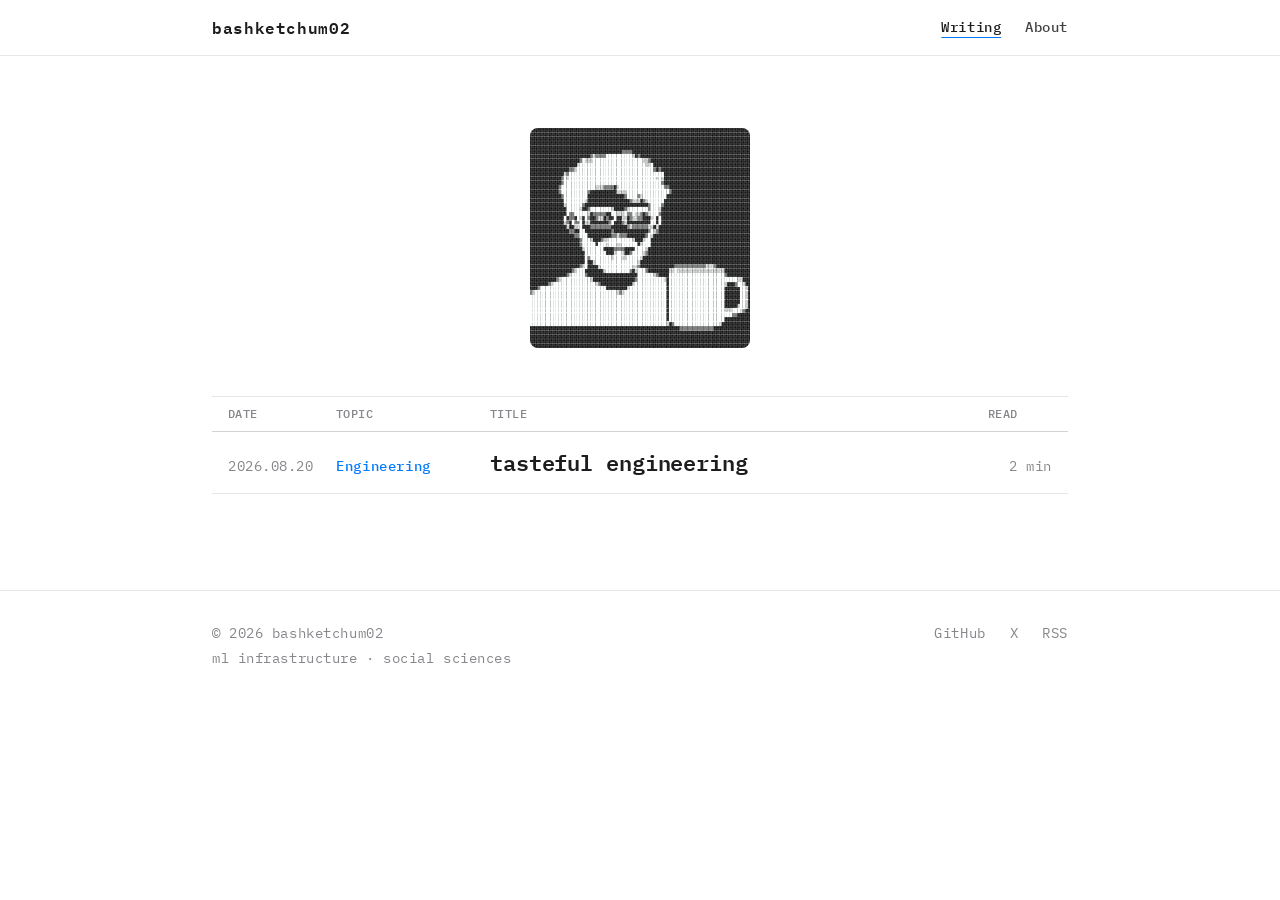
==== index.html @ 7cf272b3 "fix: post" ====
<!DOCTYPE html>
<html lang="en">
<head>
    <meta charset="UTF-8">
    <meta name="viewport" content="width=device-width, initial-scale=1.0">
    <title>bashketchum02</title>
    <meta name="description" content="bashketchum02 builds ML infrastructure and likes social sciences.">
    <link rel="icon" type="image/svg+xml" href="images/intro.svg">
    <link rel="stylesheet" href="css/style.css">
    <link rel="stylesheet" href="css/post.css">
    <link rel="stylesheet" href="css/syntax.css">

    <link rel="preconnect" href="https://fonts.googleapis.com">
    <link rel="preconnect" href="https://fonts.gstatic.com" crossorigin>
    <link href="https://fonts.googleapis.com/css2?family=IBM+Plex+Mono:wght@400;500;600;700&family=IBM+Plex+Sans:wght@400;500;600&display=swap" rel="stylesheet">
</head>
<body>

    <header class="site-header">
        <nav class="nav-container">
            <a href="index.html" class="logo">bashketchum02</a>
            <div class="nav-links">
                <a href="index.html" class="nav-link active">Writing</a>
                <a href="about.html" class="nav-link">About</a>
            </div>
        </nav>
    </header>

    <main class="main-content">
        <section class="home-hero">
            <img src="images/intro.svg" alt="">
        </section>

        <section class="posts-section">
            <div class="directory">
                <div class="directory-head">
                    <span>Date</span>
                    <span>Topic</span>
                    <span>Title</span>
                    <span>Read</span>
                </div>
                
            <a href="posts/coding_art_form.html" class="directory-item">
                <time class="directory-date">2026.08.20</time>
                <span class="directory-category">Engineering</span>
                <span class="directory-title">tasteful engineering</span>
                <span class="directory-read">2 min</span>
            </a>
            </div>
        </section>
    </main>

    <footer class="site-footer">
        <div class="footer-content">
            <div class="footer-left">
                <p class="footer-copyright">&copy; 2026 bashketchum02</p>
                <p class="footer-note">ml infrastructure &middot; social sciences</p>
            </div>
            <div class="footer-links">
                <a href="https://github.com/bashketchum02" class="footer-link">GitHub</a>
                <a href="https://x.com/bashketchum02" class="footer-link">X</a>
                <a href="feed.xml" class="footer-link">RSS</a>
            </div>
        </div>
    </footer>

    <script src="js/main.js"></script>
</body>
</html>
---- css/style.css ----
/* ===== Monospace editorial design system ===== */
:root {
    --bg: #ffffff;
    --surface: #f5f5f7;
    --surface-2: #ebebee;
    --surface-hover: #f0f0f2;
    --fg: #1d1d1f;
    --fg-sec: #424245;
    --fg-mid: #6e6e73;
    --fg-tertiary: #86868b;
    --border: #e5e5ea;
    --border-strong: #d2d2d7;
    --accent: #007aff;
    --accent-soft: rgba(0, 122, 255, 0.08);

    --font-sans: 'IBM Plex Mono', ui-monospace, SFMono-Regular, Menlo, Monaco, Consolas, monospace;
    --font-mono: var(--font-sans);
    --font-serif: 'IBM Plex Sans', system-ui, -apple-system, sans-serif;

    --radius-xs: 4px;
    --radius-md: 8px;

    --text-xs: 0.75rem;
    --text-sm: 0.875rem;
    --text-base: 1rem;
    --text-md: 1.375rem;
    --text-lg: 2.25rem;
    --text-xl: 3.25rem;

    --tracking-xs: 0.04em;
    --tracking-sm: 0.01em;
    --tracking-base: 0.005em;
    --tracking-md: -0.005em;
    --tracking-lg: -0.02em;

    --leading-tight: 1.15;
    --leading-snug: 1.3;
    --leading-base: 1.5;
    --leading-relaxed: 1.7;

    --space-xs: 0.25rem;
    --space-sm: 0.5rem;
    --space-md: 1rem;
    --space-lg: 1.5rem;
    --space-xl: 2rem;
    --space-2xl: 3rem;
    --space-3xl: 4rem;
    --space-4xl: 6rem;

    --max-width: 920px;
    --content-width: 680px;
    --nav-height: 56px;
    --transition-fast: 150ms ease;
    --transition-base: 250ms ease;
}

@media (prefers-color-scheme: dark) {
    :root {
        --bg: #0c0c0e;
        --surface: #161618;
        --surface-2: #1c1c1f;
        --surface-hover: #1d1d20;
        --fg: #ffffff;
        --fg-sec: #c7c7cc;
        --fg-mid: #a1a1a6;
        --fg-tertiary: #86868b;
        --border: #2c2c2e;
        --border-strong: #38383a;
        --accent: #007aff;
        --accent-soft: rgba(0, 122, 255, 0.15);
    }
}

*, *::before, *::after {
    box-sizing: border-box;
    margin: 0;
    padding: 0;
}

html {
    font-size: 16px;
    scroll-behavior: smooth;
    -webkit-font-smoothing: antialiased;
    -moz-osx-font-smoothing: grayscale;
}

body {
    min-height: 100vh;
    font-family: var(--font-sans);
    font-size: var(--text-base);
    line-height: var(--leading-base);
    letter-spacing: var(--tracking-xs);
    color: var(--fg);
    background: var(--bg);
}

a {
    color: inherit;
    text-decoration: none;
}

img {
    display: block;
    max-width: 100%;
    height: auto;
}

::selection {
    color: var(--fg);
    background: var(--accent-soft);
}

.mono {
    font-family: var(--font-mono);
    letter-spacing: var(--tracking-xs);
}

/* ===== Header & Navigation ===== */
.site-header {
    position: sticky;
    top: 0;
    z-index: 100;
    height: var(--nav-height);
    border-bottom: 1px solid var(--border);
    background: color-mix(in srgb, var(--bg) 82%, transparent);
    backdrop-filter: blur(14px);
    -webkit-backdrop-filter: blur(14px);
}

.nav-container {
    max-width: var(--max-width);
    height: 100%;
    margin: 0 auto;
    padding: 0 var(--space-xl);
    display: flex;
    justify-content: space-between;
    align-items: center;
}

.logo {
    display: inline-flex;
    align-items: center;
    gap: var(--space-sm);
    font-family: var(--font-mono);
    font-size: var(--text-base);
    font-weight: 600;
    letter-spacing: var(--tracking-xs);
    transition: color var(--transition-fast);
}

.logo:hover {
    color: var(--accent);
}

.nav-links {
    display: flex;
    align-items: center;
    gap: var(--space-lg);
}

.nav-link {
    font-family: var(--font-mono);
    font-size: var(--text-sm);
    font-weight: 500;
    letter-spacing: var(--tracking-xs);
    color: var(--fg-sec);
    transition: color var(--transition-fast);
}

.nav-link:hover,
.nav-link.active {
    color: var(--fg);
}

.nav-link.active {
    text-decoration: underline;
    text-decoration-color: var(--accent);
    text-underline-offset: 0.35em;
    text-decoration-thickness: 1px;
}

/* ===== Main Content ===== */
.main-content {
    max-width: var(--max-width);
    margin: 0 auto;
    padding: var(--space-2xl) var(--space-xl) var(--space-4xl);
}

/* ===== Homepage hero image ===== */
.home-hero {
    padding: var(--space-lg) 0 var(--space-2xl);
}

.home-hero img {
    width: 220px;
    height: 220px;
    object-fit: cover;
    display: block;
    margin: 0 auto;
    border-radius: var(--radius-md);
}

/* ===== Directory list ===== */
.directory {
    border-top: 1px solid var(--border);
}

.directory-head {
    display: grid;
    grid-template-columns: 84px 130px minmax(0, 1fr) 64px;
    gap: var(--space-lg);
    align-items: baseline;
    padding: var(--space-sm) var(--space-md);
    border-bottom: 1px solid var(--border-strong);
}

.directory-head span {
    font-family: var(--font-mono);
    font-size: var(--text-xs);
    font-weight: 500;
    letter-spacing: var(--tracking-xs);
    text-transform: uppercase;
    color: var(--fg-tertiary);
}

.directory-item {
    display: grid;
    grid-template-columns: 84px 130px minmax(0, 1fr) 64px;
    gap: var(--space-lg);
    align-items: baseline;
    padding: var(--space-md) var(--space-md);
    border-bottom: 1px solid var(--border);
    transition: background var(--transition-fast);
}

.directory-item:hover {
    background: var(--surface-hover);
}

.directory-date,
.directory-read {
    font-family: var(--font-mono);
    font-size: var(--text-sm);
    color: var(--fg-tertiary);
    letter-spacing: var(--tracking-xs);
    white-space: nowrap;
}

.directory-category {
    font-size: var(--text-sm);
    font-weight: 500;
    color: var(--accent);
    text-transform: capitalize;
    white-space: nowrap;
}

.directory-title {
    font-family: var(--font-mono);
    font-size: var(--text-md);
    font-weight: 600;
    letter-spacing: var(--tracking-md);
    line-height: var(--leading-snug);
    color: var(--fg);
    transition: color var(--transition-fast);
}

.directory-item:hover .directory-title {
    color: var(--accent);
}

.directory-read {
    text-align: right;
}

.directory-empty {
    padding: var(--space-2xl) var(--space-md);
    color: var(--fg-tertiary);
    font-size: var(--text-sm);
}

/* ===== Shared Pages ===== */
.page-section,
.about-section {
    max-width: 680px;
    margin: 0 auto;
}

.page-header,
.about-header {
    margin-bottom: var(--space-2xl);
    padding-bottom: var(--space-xl);
    border-bottom: 1px solid var(--border);
}

.page-title,
.about-name {
    font-family: var(--font-mono);
    font-size: var(--text-xl);
    font-weight: 600;
    letter-spacing: var(--tracking-lg);
    line-height: var(--leading-tight);
    margin-bottom: var(--space-md);
}

.page-description,
.about-lead {
    color: var(--fg-sec);
    font-family: var(--font-serif);
    font-size: var(--text-md);
    line-height: var(--leading-base);
    letter-spacing: var(--tracking-md);
}

.about-eyebrow {
    font-family: var(--font-mono);
    font-size: var(--text-xs);
    font-weight: 500;
    letter-spacing: var(--tracking-xs);
    text-transform: uppercase;
    color: var(--accent);
    margin-bottom: var(--space-md);
}

.about-content p {
    font-family: var(--font-serif);
    font-size: var(--text-base);
    line-height: var(--leading-relaxed);
    color: var(--fg-sec);
    margin-bottom: var(--space-lg);
}

.about-content a {
    color: var(--accent);
    text-decoration: underline;
    text-underline-offset: 0.2em;
    text-decoration-thickness: 1px;
}

.about-content a:hover {
    text-decoration-color: transparent;
}

.links-grid {
    display: flex;
    flex-direction: column;
    gap: 0;
    list-style: none;
    margin-top: var(--space-lg);
}

.links-grid a {
    display: flex;
    justify-content: space-between;
    align-items: baseline;
    gap: var(--space-lg);
    padding: var(--space-md) 0;
    border-top: 1px solid var(--border);
    text-decoration: none;
    transition: background var(--transition-fast);
}

.links-grid a:hover {
    background: var(--surface-hover);
}

.link-name {
    font-family: var(--font-mono);
    font-size: var(--text-base);
    font-weight: 600;
    color: var(--fg);
}

.link-desc {
    font-family: var(--font-mono);
    font-size: var(--text-sm);
    color: var(--fg-tertiary);
    letter-spacing: var(--tracking-xs);
}

/* ===== Footer ===== */
.site-footer {
    border-top: 1px solid var(--border);
}

.footer-content {
    max-width: var(--max-width);
    margin: 0 auto;
    padding: var(--space-xl) var(--space-xl);
    display: flex;
    justify-content: space-between;
    align-items: baseline;
    gap: var(--space-xl);
}

.footer-copyright,
.footer-note,
.footer-link {
    font-family: var(--font-mono);
    font-size: var(--text-sm);
    color: var(--fg-tertiary);
    letter-spacing: var(--tracking-xs);
}

.footer-note {
    margin-top: var(--space-xs);
}

.footer-links {
    display: flex;
    gap: var(--space-lg);
}

.footer-link:hover {
    color: var(--accent);
}

/* ===== Responsive Design ===== */
@media (max-width: 700px) {
    .main-content {
        padding-left: var(--space-md);
        padding-right: var(--space-md);
    }

    .nav-container,
    .footer-content {
        padding-left: var(--space-md);
        padding-right: var(--space-md);
    }

    .nav-links {
        gap: var(--space-md);
    }

    .home-hero img {
        width: 180px;
        height: 180px;
    }

    .directory-head,
    .directory-item {
        grid-template-columns: 64px minmax(0, 1fr) auto;
        gap: var(--space-md);
    }

    .directory-category {
        display: none;
    }

    .directory-head .directory-category {
        display: none;
    }

    .links-grid a {
        flex-direction: column;
        align-items: flex-start;
        gap: var(--space-xs);
    }

    .footer-content {
        flex-direction: column;
        gap: var(--space-lg);
    }
}
---- css/post.css ----
/* ===== Post Page Specific Styles ===== */
.post-meta {
    display: flex;
    align-items: center;
    flex-wrap: wrap;
    gap: var(--space-sm) var(--space-lg);
    margin-bottom: var(--space-lg);
}

.post-meta .post-date,
.post-meta .post-category,
.post-meta .post-read {
    font-family: var(--font-mono);
    font-size: var(--text-sm);
    letter-spacing: var(--tracking-xs);
}

.post-meta .post-date {
    color: var(--fg-tertiary);
}

.post-meta .post-category {
    color: var(--accent);
    text-transform: capitalize;
}

.post-meta .post-read {
    color: var(--fg-mid);
}

.post-header {
    max-width: var(--content-width);
    margin: 0 auto var(--space-2xl);
    padding-bottom: var(--space-2xl);
    border-bottom: 1px solid var(--border);
}

.post-header .post-meta {
    margin-bottom: var(--space-lg);
}

.post-header .post-title {
    font-family: var(--font-sans);
    font-size: var(--text-lg);
    font-weight: 450;
    letter-spacing: var(--tracking-lg);
    line-height: var(--leading-snug);
    margin-bottom: var(--space-lg);
}

.post-header .post-excerpt {
    color: var(--fg-sec);
    font-family: var(--font-mono);
    font-size: var(--text-base);
    font-weight: 400;
    line-height: var(--leading-base);
    letter-spacing: var(--tracking-xs);
}

.post-layout {
    max-width: var(--content-width);
    margin: 0 auto;
    position: relative;
}

.post-content {
    max-width: var(--content-width);
    margin: 0 auto;
    width: 100%;
}

.post-content > :first-child {
    margin-top: 0;
}

.post-content h1,
.post-content h2,
.post-content h3,
.post-content h4 {
    font-family: var(--font-sans);
    font-weight: 500;
    letter-spacing: var(--tracking-md);
    line-height: var(--leading-snug);
}

.post-content h1 {
    font-size: var(--text-md);
    margin: var(--space-2xl) 0 var(--space-md);
}

.post-content h2 {
    font-size: var(--text-md);
    margin: var(--space-2xl) 0 var(--space-md);
}

.post-content h3 {
    font-size: var(--text-base);
    margin: var(--space-xl) 0 var(--space-sm);
}

.post-content h4 {
    font-size: var(--text-base);
    font-weight: 600;
    margin: var(--space-lg) 0 var(--space-sm);
}

.post-content h2[id],
.post-content h3[id],
.post-content h4[id] {
    scroll-margin-top: calc(var(--nav-height) + var(--space-lg));
}

.post-content p {
    margin-bottom: var(--space-lg);
    color: var(--fg);
    font-size: 1.075rem;
    line-height: var(--leading-relaxed);
    letter-spacing: var(--tracking-base);
}

.post-content a {
    color: var(--accent);
    text-decoration: underline;
    text-decoration-thickness: 1px;
    text-underline-offset: 0.18em;
}

.post-content a:hover {
    text-decoration-color: transparent;
}

.post-content strong {
    font-weight: 600;
}

.post-content em {
    font-style: italic;
}

.post-content ul,
.post-content ol {
    margin: 0 0 var(--space-lg);
    padding-left: var(--space-xl);
}

.post-content li {
    margin-bottom: var(--space-sm);
    font-size: 1.075rem;
    line-height: var(--leading-relaxed);
}

.post-content li::marker {
    color: var(--accent);
}

.post-content blockquote {
    margin: var(--space-2xl) 0;
    padding: var(--space-sm) 0 var(--space-sm) var(--space-xl);
    border-left: 2px solid var(--accent);
    font-family: var(--font-mono);
    font-style: normal;
    font-weight: 450;
    font-size: var(--text-base);
    line-height: var(--leading-base);
    letter-spacing: var(--tracking-base);
    color: var(--fg-sec);
}

.post-content blockquote p {
    color: inherit;
    font-family: inherit;
    font-size: inherit;
    line-height: inherit;
    margin: 0;
}

.post-content code {
    font-family: var(--font-mono);
    font-size: 0.86em;
}

.post-content p code,
.post-content li code,
.post-content td code {
    border: 1px solid var(--border-strong);
    border-radius: var(--radius-xs);
    background: var(--surface);
    color: var(--fg);
    padding: 0.1em 0.35em;
}

.post-content pre {
    margin: var(--space-xl) 0;
    padding: var(--space-lg) var(--space-xl);
    border: 1px solid var(--border-strong);
    border-radius: var(--radius-md);
    background: #161618;
    color: #edecec;
    overflow-x: auto;
}

@media (prefers-color-scheme: light) {
    .post-content pre {
        background: #161618;
        color: #edecec;
    }
}

.post-content pre code {
    border: 0;
    background: transparent;
    color: inherit;
    font-size: var(--text-sm);
    line-height: 1.7;
    padding: 0;
}

.code-header {
    display: flex;
    justify-content: space-between;
    align-items: center;
    padding: var(--space-sm) var(--space-xl);
    border: 1px solid var(--border-strong);
    border-bottom: 0;
    border-radius: var(--radius-md) var(--radius-md) 0 0;
    background: #161618;
    margin-top: var(--space-xl);
}

.code-header + pre {
    margin-top: 0;
    border-radius: 0 0 var(--radius-md) var(--radius-md);
}

.code-lang,
.code-copy {
    font-family: var(--font-mono);
    font-size: var(--text-xs);
    letter-spacing: var(--tracking-xs);
    color: #edecec80;
}

.code-copy {
    border: 0;
    background: transparent;
    cursor: pointer;
    color: #edecec80;
}

.code-copy:hover {
    color: #edecec;
}

.post-content figure,
.post-content img {
    margin: var(--space-2xl) 0;
}

.post-content img {
    border: 1px solid var(--border);
    border-radius: var(--radius-md);
}

.post-content figure img {
    margin: 0;
}

.post-content figcaption {
    margin-top: var(--space-sm);
    color: var(--fg-tertiary);
    font-family: var(--font-mono);
    font-size: var(--text-xs);
    letter-spacing: var(--tracking-xs);
    text-align: center;
}

.post-content .full-width {
    width: 100vw;
    max-width: none;
    margin-left: calc(50% - 50vw);
    margin-right: calc(50% - 50vw);
    border-left: 0;
    border-right: 0;
    border-radius: 0;
}

.post-content .math-block {
    margin: var(--space-2xl) 0;
    padding: var(--space-lg);
    border: 1px solid var(--border-strong);
    border-radius: var(--radius-md);
    background: var(--surface);
    overflow-x: auto;
    text-align: center;
}

.post-content .math-inline {
    padding: 0 0.12em;
}

.post-content table {
    width: 100%;
    margin: var(--space-2xl) 0;
    border-collapse: collapse;
    font-size: var(--text-sm);
}

.post-content th {
    padding: var(--space-sm) var(--space-md);
    border-bottom: 1px solid var(--border-strong);
    background: var(--surface);
    color: var(--fg-sec);
    font-family: var(--font-mono);
    font-size: var(--text-xs);
    font-weight: 450;
    letter-spacing: var(--tracking-xs);
    text-transform: uppercase;
    text-align: left;
}

.post-content td {
    padding: var(--space-md);
    border-bottom: 1px solid var(--border);
}

.post-content tr:hover {
    background: var(--surface-hover);
}

.post-content hr {
    border: 0;
    height: 1px;
    background: var(--border-strong);
    margin: var(--space-3xl) 0;
}

.post-content .note,
.post-content .warning,
.post-content .info {
    margin: var(--space-2xl) 0;
    padding: var(--space-lg);
    border-left: 2px solid var(--accent);
    background: var(--surface);
    color: var(--fg-sec);
    border-radius: var(--radius-xs);
}

.post-content .note {
    border-left-color: var(--accent);
}

.post-content .info {
    border-left-color: var(--fg-mid);
}

.post-content .post-tags {
    margin-top: var(--space-3xl);
    padding-top: var(--space-xl);
    border-top: 1px solid var(--border-strong);
    display: flex;
    flex-wrap: wrap;
    gap: var(--space-sm);
}

.post-content .post-tags .tag {
    font-family: var(--font-mono);
    font-size: var(--text-xs);
    letter-spacing: var(--tracking-xs);
    color: var(--fg-tertiary);
    border: 1px solid var(--border-strong);
    border-radius: var(--radius-xs);
    padding: var(--space-xs) var(--space-sm);
}

.post-footer {
    max-width: var(--content-width);
    margin: var(--space-2xl) auto 0;
}

.post-next {
    display: flex;
    justify-content: space-between;
    align-items: baseline;
    gap: var(--space-lg);
    padding: var(--space-lg) 0;
    border-top: 1px solid var(--border);
}

.post-next .next-label {
    font-family: var(--font-mono);
    font-size: var(--text-xs);
    letter-spacing: var(--tracking-xs);
    text-transform: uppercase;
    color: var(--fg-tertiary);
}

.post-next .next-title {
    font-family: var(--font-sans);
    font-size: var(--text-md);
    font-weight: 500;
    letter-spacing: var(--tracking-md);
}

.post-next:hover .next-title {
    color: var(--accent);
}

/* ===== TOC ===== */
.toc {
    position: absolute;
    left: calc(100% + var(--space-2xl));
    top: 0;
    width: 240px;
    padding-left: var(--space-lg);
    border-left: 1px solid var(--border-strong);
}

.toc-title {
    color: var(--fg-tertiary);
    font-family: var(--font-mono);
    font-size: var(--text-xs);
    font-weight: 450;
    letter-spacing: var(--tracking-xs);
    text-transform: uppercase;
    margin-bottom: var(--space-md);
}

.toc-list {
    list-style: none;
    padding: 0;
}

.toc-list li {
    margin-bottom: var(--space-sm);
}

.toc-list .toc-sub {
    padding-left: var(--space-md);
}

.toc-list a {
    color: var(--fg-sec);
    font-size: var(--text-sm);
}

.toc-list a:hover,
.toc-list a.active {
    color: var(--accent);
}

@media (max-width: 1100px) {
    .toc {
        display: none;
    }
}

@media (max-width: 700px) {
    .post-header .post-title {
        font-size: var(--text-md);
    }

    .post-content p,
    .post-content li {
        font-size: var(--text-base);
    }

    .post-content pre {
        margin-left: calc(var(--space-md) * -1);
        margin-right: calc(var(--space-md) * -1);
        border-left: 0;
        border-right: 0;
        border-radius: 0;
    }
}
---- css/syntax.css ----
/* ===== Syntax Highlighting ===== */
/* Tuned for the dark code surface (#14120b) used by .post-content pre */

.hljs {
    display: block;
    overflow-x: auto;
    color: #edecec;
    background: transparent;
}

/* Comments */
.hljs-comment,
.hljs-quote {
    color: #7d7a6e;
    font-style: italic;
}

/* Keywords */
.hljs-keyword,
.hljs-selector-tag {
    color: #ed8559;
}

/* Strings */
.hljs-string,
.hljs-doctag,
.hljs-regexp,
.hljs-meta .hljs-string {
    color: #8fb573;
}

/* Numbers */
.hljs-number,
.hljs-literal,
.hljs-variable,
.hljs-template-variable,
.hljs-tag .hljs-attr {
    color: #e3b04b;
}

/* Functions */
.hljs-title,
.hljs-section,
.hljs-name,
.hljs-selector-id,
.hljs-selector-class {
    color: #d9a1d0;
    font-weight: 500;
}

/* Types and Classes */
.hljs-type,
.hljs-class .hljs-title,
.hljs-built_in {
    color: #7fb3d6;
}

/* Attributes and Properties */
.hljs-attribute,
.hljs-symbol,
.hljs-bullet,
.hljs-subst,
.hljs-meta {
    color: #a08fd0;
}

/* Deletion */
.hljs-deletion {
    color: #e07a7a;
    background: rgba(224, 122, 122, 0.12);
}

/* Addition */
.hljs-addition {
    color: #8fb573;
    background: rgba(143, 181, 115, 0.12);
}

/* Emphasis */
.hljs-emphasis {
    font-style: italic;
}

/* Strong */
.hljs-strong {
    font-weight: bold;
}

/* Links */
.hljs-link {
    text-decoration: underline;
}

/* Line numbers for code blocks */
.line-numbers {
    counter-reset: line;
}

.line-numbers .line::before {
    counter-increment: line;
    content: counter(line);
    display: inline-block;
    width: 2em;
    margin-right: 1em;
    text-align: right;
    color: #7d7a6e;
    font-size: 0.85em;
    user-select: none;
}

/* Diff highlighting */
.diff .hljs-deletion,
.diff .deletion {
    display: block;
    background: rgba(224, 122, 122, 0.12);
    margin: 0 calc(-1 * var(--space-xl));
    padding: 0 var(--space-xl);
}

.diff .hljs-addition,
.diff .addition {
    display: block;
    background: rgba(143, 181, 115, 0.12);
    margin: 0 calc(-1 * var(--space-xl));
    padding: 0 var(--space-xl);
}
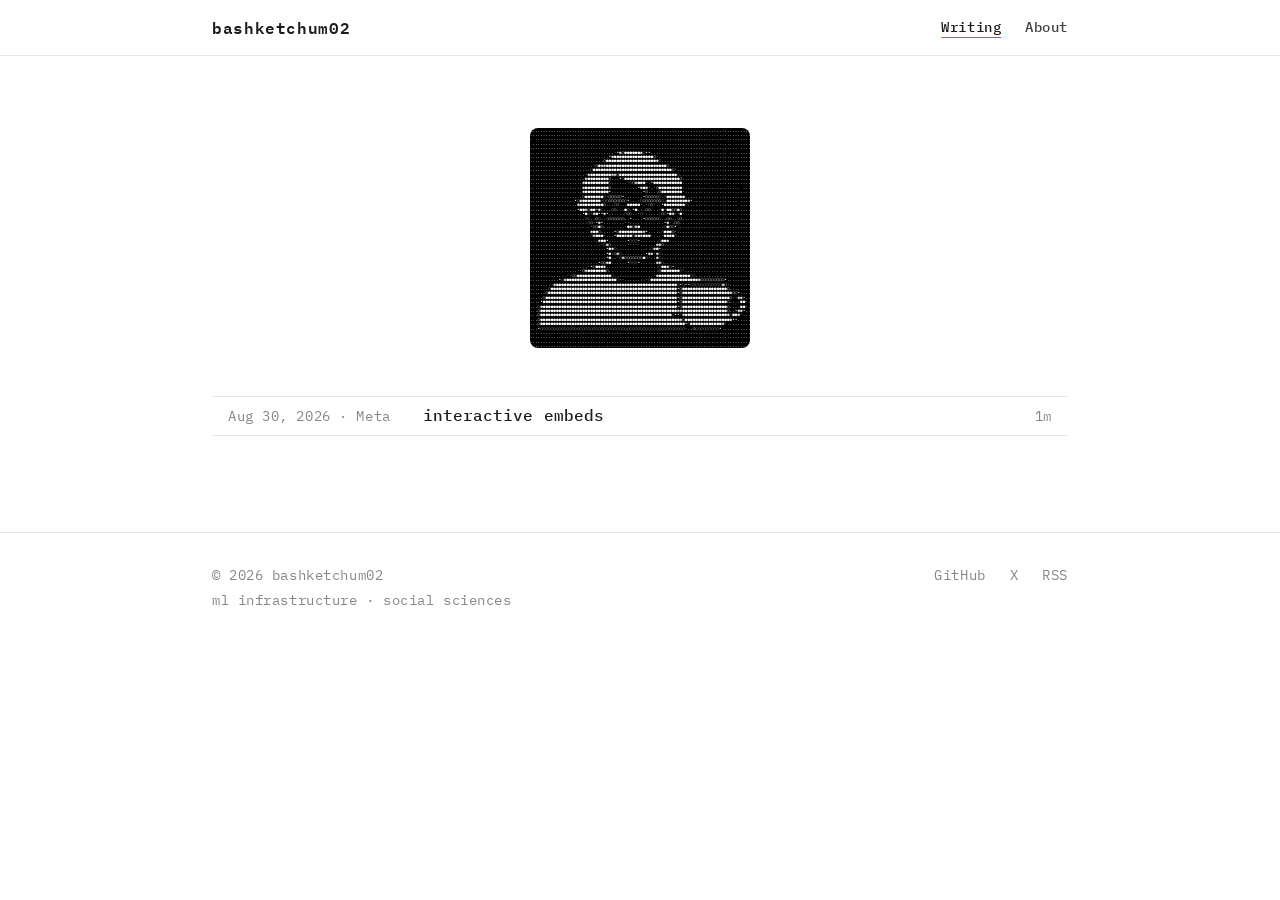
==== commit c85c5134: "feat: interactive embeds" ====
--- a/index.html
+++ b/index.html
@@ -32,19 +32,12 @@
         </section>
 
         <section class="posts-section">
-            <div class="directory">
-                <div class="directory-head">
-                    <span>Date</span>
-                    <span>Topic</span>
-                    <span>Title</span>
-                    <span>Read</span>
-                </div>
+            <div class="post-list">
                 
-            <a href="posts/coding_art_form.html" class="directory-item">
-                <time class="directory-date">2026.08.20</time>
-                <span class="directory-category">Engineering</span>
-                <span class="directory-title">tasteful engineering</span>
-                <span class="directory-read">2 min</span>
+            <a href="posts/interactive-embeds.html" class="post-row">
+                <span class="post-row-meta"><time>Aug 30, 2026</time> &middot; Meta</span>
+                <span class="post-row-title">interactive embeds</span>
+                <span class="post-row-read">1m</span>
             </a>
             </div>
         </section>
--- a/css/style.css
+++ b/css/style.css
@@ -10,8 +10,8 @@
     --fg-tertiary: #86868b;
     --border: #e5e5ea;
     --border-strong: #d2d2d7;
-    --accent: #007aff;
-    --accent-soft: rgba(0, 122, 255, 0.08);
+    --accent: #f2500c;
+    --accent-soft: rgba(242, 80, 12, 0.09);
 
     --font-sans: 'IBM Plex Mono', ui-monospace, SFMono-Regular, Menlo, Monaco, Consolas, monospace;
     --font-mono: var(--font-sans);
@@ -23,6 +23,7 @@
     --text-xs: 0.75rem;
     --text-sm: 0.875rem;
     --text-base: 1rem;
+    --text-md-sm: 1.125rem;
     --text-md: 1.375rem;
     --text-lg: 2.25rem;
     --text-xl: 3.25rem;
@@ -66,8 +67,8 @@
         --fg-tertiary: #86868b;
         --border: #2c2c2e;
         --border-strong: #38383a;
-        --accent: #007aff;
-        --accent-soft: rgba(0, 122, 255, 0.15);
+        --accent: #f25b1f;
+        --accent-soft: rgba(245, 116, 58, 0.15);
     }
 }
 
@@ -200,75 +201,56 @@
     border-radius: var(--radius-md);
 }
 
-/* ===== Directory list ===== */
-.directory {
+/* ===== Post list ===== */
+/* One shared grid: the meta column sizes to the widest meta across all rows,
+   so titles align. Rows use subgrid (with a per-row fallback). */
+.post-list {
+    display: grid;
+    grid-template-columns: max-content minmax(0, 1fr) max-content;
+    gap: 0 var(--space-xl);  /* row-gap 0: rows control their own height */
     border-top: 1px solid var(--border);
 }
 
-.directory-head {
+.post-row {
     display: grid;
-    grid-template-columns: 84px 130px minmax(0, 1fr) 64px;
-    gap: var(--space-lg);
+    grid-column: 1 / -1;
+    grid-template-columns: max-content minmax(0, 1fr) max-content;
+    grid-template-columns: subgrid;
+    gap: var(--space-xl);
     align-items: baseline;
     padding: var(--space-sm) var(--space-md);
-    border-bottom: 1px solid var(--border-strong);
-}
-
-.directory-head span {
-    font-family: var(--font-mono);
-    font-size: var(--text-xs);
-    font-weight: 500;
-    letter-spacing: var(--tracking-xs);
-    text-transform: uppercase;
-    color: var(--fg-tertiary);
-}
-
-.directory-item {
-    display: grid;
-    grid-template-columns: 84px 130px minmax(0, 1fr) 64px;
-    gap: var(--space-lg);
-    align-items: baseline;
-    padding: var(--space-md) var(--space-md);
     border-bottom: 1px solid var(--border);
     transition: background var(--transition-fast);
 }
 
-.directory-item:hover {
+.post-row:hover {
     background: var(--surface-hover);
 }
 
-.directory-date,
-.directory-read {
-    font-family: var(--font-mono);
-    font-size: var(--text-sm);
+.post-row-meta {
+    font-family: var(--font-mono);
+    font-size: var(--text-sm);
+    font-weight: 400;
+    letter-spacing: var(--tracking-xs);
     color: var(--fg-tertiary);
-    letter-spacing: var(--tracking-xs);
     white-space: nowrap;
 }
 
-.directory-category {
-    font-size: var(--text-sm);
+.post-row-title {
+    font-family: var(--font-mono);
+    font-size: var(--text-base);
     font-weight: 500;
-    color: var(--accent);
-    text-transform: capitalize;
-    white-space: nowrap;
-}
-
-.directory-title {
-    font-family: var(--font-mono);
-    font-size: var(--text-md);
-    font-weight: 600;
-    letter-spacing: var(--tracking-md);
+    letter-spacing: var(--tracking-base);
     line-height: var(--leading-snug);
     color: var(--fg);
-    transition: color var(--transition-fast);
-}
-
-.directory-item:hover .directory-title {
-    color: var(--accent);
-}
-
-.directory-read {
+}
+
+.post-row-read {
+    font-family: var(--font-mono);
+    font-size: var(--text-sm);
+    letter-spacing: var(--tracking-xs);
+    color: var(--fg-tertiary);
+    white-space: nowrap;
     text-align: right;
 }
 
@@ -416,6 +398,31 @@
 
 /* ===== Responsive Design ===== */
 @media (max-width: 700px) {
+    .post-list {
+        display: block;
+    }
+
+    .post-row {
+        grid-template-columns: 1fr max-content;
+        grid-template-areas:
+            "meta read"
+            "title title";
+        gap: var(--space-xs) var(--space-md);
+        padding: var(--space-sm) 0;
+    }
+
+    .post-row-meta {
+        grid-area: meta;
+    }
+
+    .post-row-read {
+        grid-area: read;
+    }
+
+    .post-row-title {
+        grid-area: title;
+    }
+
     .main-content {
         padding-left: var(--space-md);
         padding-right: var(--space-md);
@@ -436,20 +443,6 @@
         height: 180px;
     }
 
-    .directory-head,
-    .directory-item {
-        grid-template-columns: 64px minmax(0, 1fr) auto;
-        gap: var(--space-md);
-    }
-
-    .directory-category {
-        display: none;
-    }
-
-    .directory-head .directory-category {
-        display: none;
-    }
-
     .links-grid a {
         flex-direction: column;
         align-items: flex-start;
--- a/css/post.css
+++ b/css/post.css
@@ -274,6 +274,34 @@
     text-align: center;
 }
 
+/* ===== Embedded interactive apps ===== */
+.app-embed {
+    margin: var(--space-2xl) 0;
+}
+
+.app-frame {
+    display: block;
+    width: 100%;
+    border: 1px solid var(--border-strong);
+    border-radius: var(--radius-md);
+    background: transparent;
+    color-scheme: light dark;
+}
+
+.app-embed figcaption {
+    margin-top: var(--space-sm);
+}
+
+.app-missing {
+    padding: var(--space-lg);
+    border: 1px dashed var(--border-strong);
+    border-radius: var(--radius-md);
+    color: var(--fg-tertiary);
+    font-family: var(--font-mono);
+    font-size: var(--text-sm);
+    text-align: center;
+}
+
 .post-content .full-width {
     width: 100vw;
     max-width: none;
@@ -357,9 +385,7 @@
     margin-top: var(--space-3xl);
     padding-top: var(--space-xl);
     border-top: 1px solid var(--border-strong);
-    display: flex;
-    flex-wrap: wrap;
-    gap: var(--space-sm);
+    display: none;
 }
 
 .post-content .post-tags .tag {
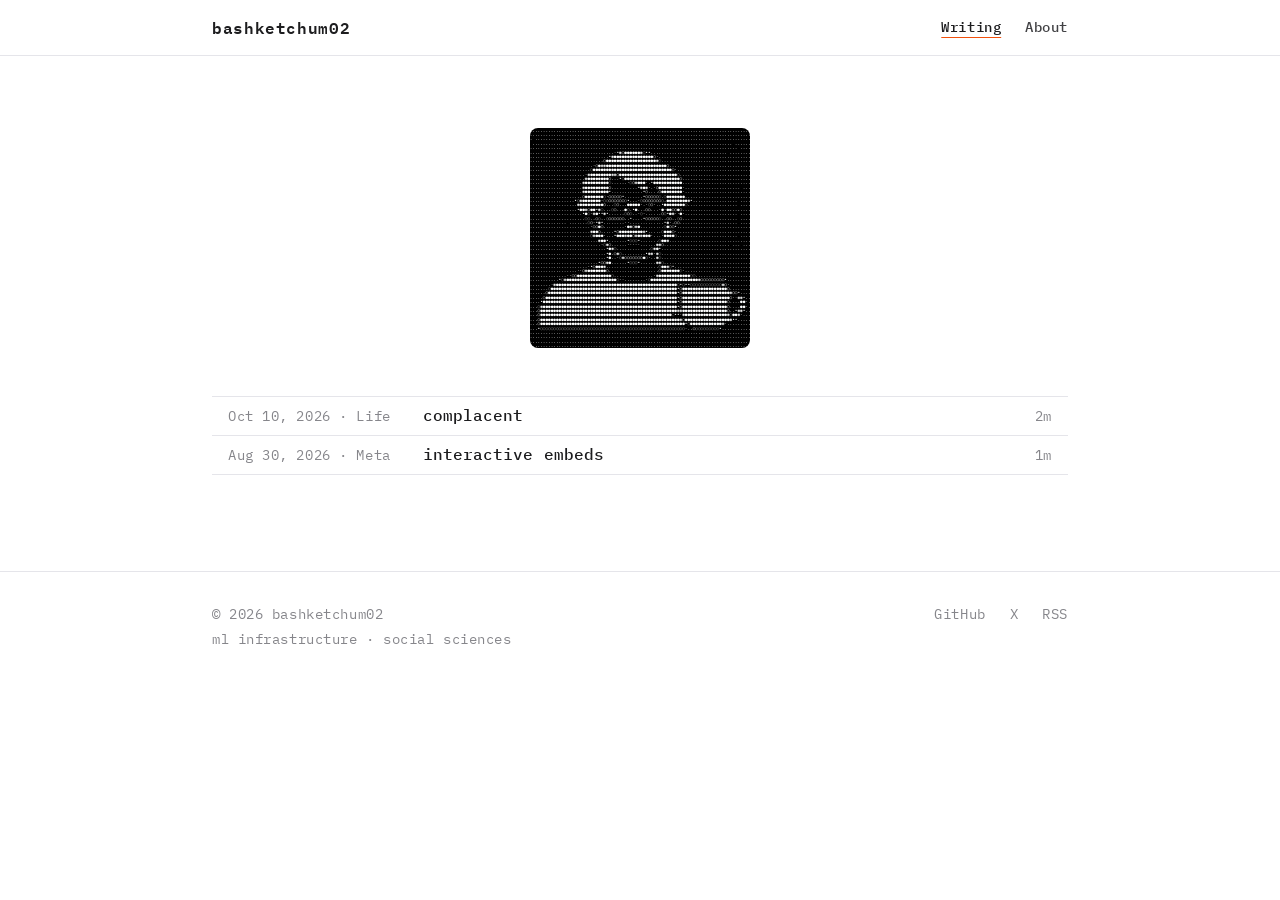
==== commit 6a39920a: "fix: complacent" ====
--- a/index.html
+++ b/index.html
@@ -34,6 +34,11 @@
         <section class="posts-section">
             <div class="post-list">
                 
+            <a href="posts/complacent.html" class="post-row">
+                <span class="post-row-meta"><time>Oct 10, 2026</time> &middot; Life</span>
+                <span class="post-row-title">complacent</span>
+                <span class="post-row-read">2m</span>
+            </a>
             <a href="posts/interactive-embeds.html" class="post-row">
                 <span class="post-row-meta"><time>Aug 30, 2026</time> &middot; Meta</span>
                 <span class="post-row-title">interactive embeds</span>
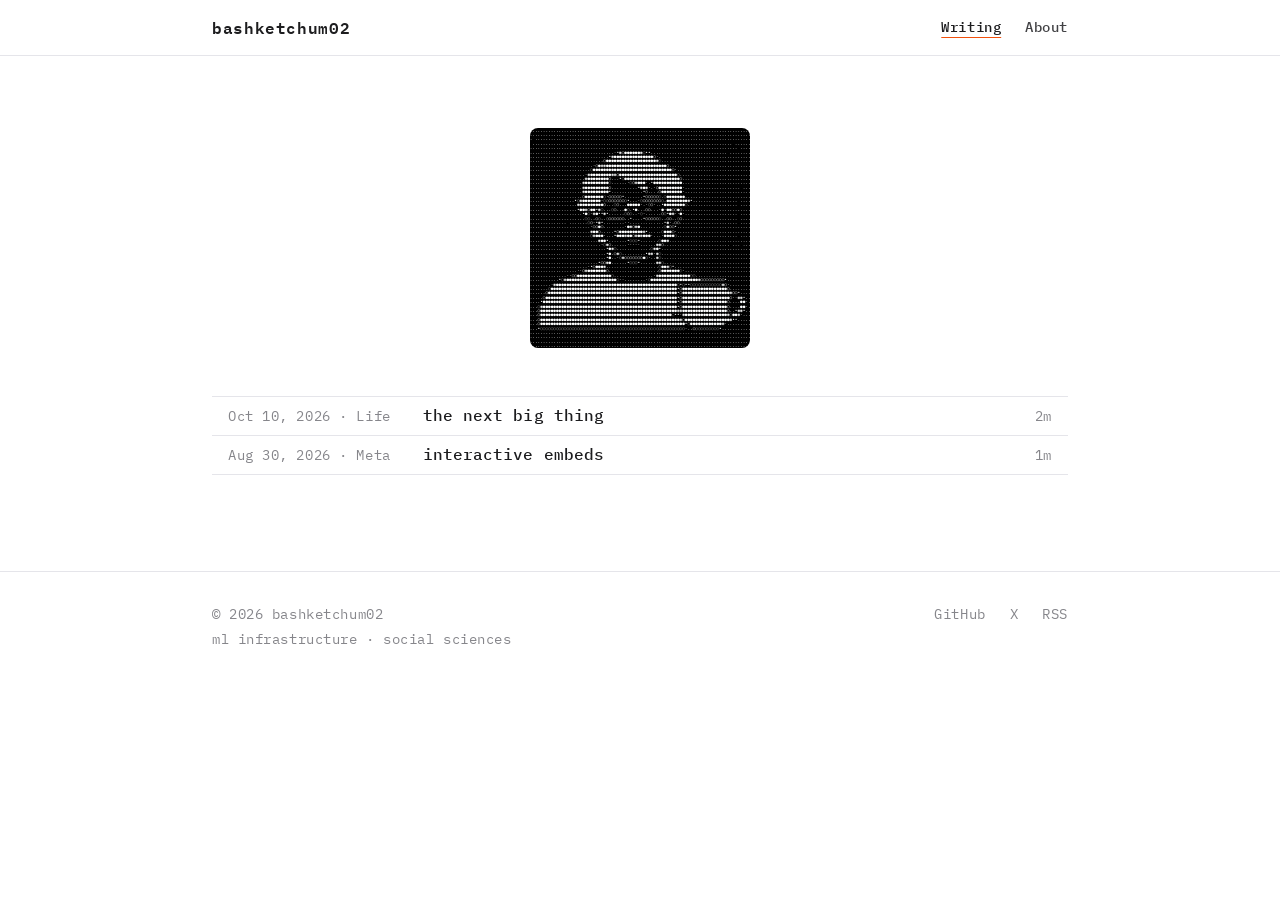
==== commit 75e0cae4: "fix: post" ====
--- a/index.html
+++ b/index.html
@@ -34,9 +34,9 @@
         <section class="posts-section">
             <div class="post-list">
                 
-            <a href="posts/complacent.html" class="post-row">
+            <a href="posts/next_big_thing.html" class="post-row">
                 <span class="post-row-meta"><time>Oct 10, 2026</time> &middot; Life</span>
-                <span class="post-row-title">complacent</span>
+                <span class="post-row-title">the next big thing</span>
                 <span class="post-row-read">2m</span>
             </a>
             <a href="posts/interactive-embeds.html" class="post-row">
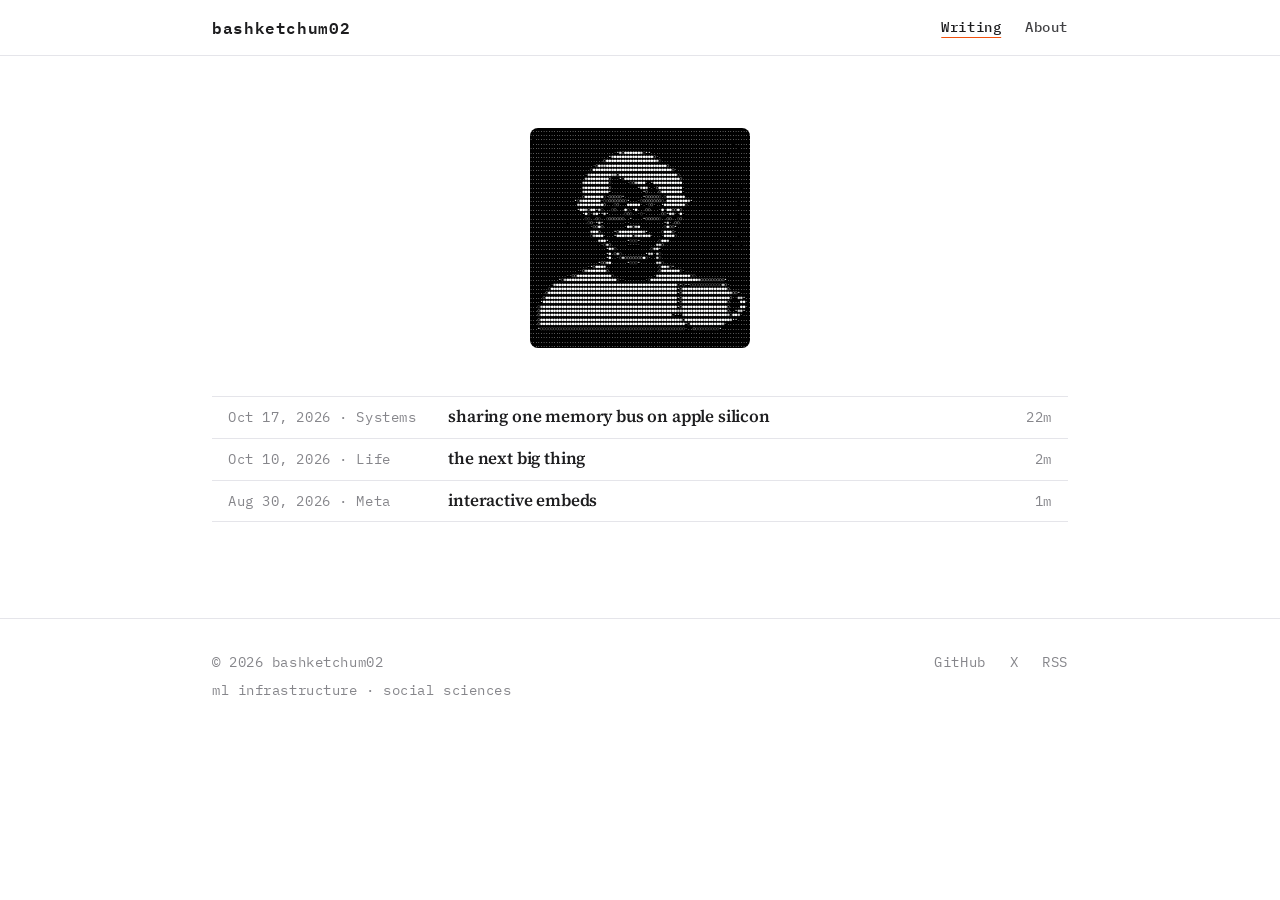
==== commit dbdd3a9a: "fix: ane" ====
--- a/index.html
+++ b/index.html
@@ -12,7 +12,7 @@
 
     <link rel="preconnect" href="https://fonts.googleapis.com">
     <link rel="preconnect" href="https://fonts.gstatic.com" crossorigin>
-    <link href="https://fonts.googleapis.com/css2?family=IBM+Plex+Mono:wght@400;500;600;700&family=IBM+Plex+Sans:wght@400;500;600&display=swap" rel="stylesheet">
+    <link href="https://fonts.googleapis.com/css2?family=IBM+Plex+Mono:wght@400;500;600&family=Inter:wght@400;500;600&family=Source+Serif+4:opsz,wght@8..60,400..700&display=swap" rel="stylesheet">
 </head>
 <body>
 
@@ -34,6 +34,11 @@
         <section class="posts-section">
             <div class="post-list">
                 
+            <a href="posts/ane-coexecution.html" class="post-row">
+                <span class="post-row-meta"><time>Oct 17, 2026</time> &middot; Systems</span>
+                <span class="post-row-title">sharing one memory bus on apple silicon</span>
+                <span class="post-row-read">22m</span>
+            </a>
             <a href="posts/next_big_thing.html" class="post-row">
                 <span class="post-row-meta"><time>Oct 10, 2026</time> &middot; Life</span>
                 <span class="post-row-title">the next big thing</span>
--- a/css/style.css
+++ b/css/style.css
@@ -13,9 +13,9 @@
     --accent: #f2500c;
     --accent-soft: rgba(242, 80, 12, 0.09);
 
-    --font-sans: 'IBM Plex Mono', ui-monospace, SFMono-Regular, Menlo, Monaco, Consolas, monospace;
-    --font-mono: var(--font-sans);
-    --font-serif: 'IBM Plex Sans', system-ui, -apple-system, sans-serif;
+    --font-mono: 'IBM Plex Mono', ui-monospace, SFMono-Regular, Menlo, Monaco, Consolas, monospace;
+    --font-sans: 'Inter', system-ui, -apple-system, BlinkMacSystemFont, 'Segoe UI', sans-serif;
+    --font-serif: 'Source Serif 4', Georgia, 'Times New Roman', serif;
 
     --radius-xs: 4px;
     --radius-md: 8px;
@@ -49,7 +49,7 @@
     --space-4xl: 6rem;
 
     --max-width: 920px;
-    --content-width: 680px;
+    --content-width: 660px;
     --nav-height: 56px;
     --transition-fast: 150ms ease;
     --transition-base: 250ms ease;
@@ -89,8 +89,8 @@
     min-height: 100vh;
     font-family: var(--font-sans);
     font-size: var(--text-base);
-    line-height: var(--leading-base);
-    letter-spacing: var(--tracking-xs);
+    line-height: var(--leading-relaxed);
+    letter-spacing: -0.011em;
     color: var(--fg);
     background: var(--bg);
 }
@@ -237,11 +237,11 @@
 }
 
 .post-row-title {
-    font-family: var(--font-mono);
-    font-size: var(--text-base);
-    font-weight: 500;
-    letter-spacing: var(--tracking-base);
-    line-height: var(--leading-snug);
+    font-family: var(--font-serif);
+    font-size: 1.0625rem;
+    font-weight: 600;
+    letter-spacing: -0.01em;
+    line-height: 1.3;
     color: var(--fg);
 }
 
@@ -263,7 +263,7 @@
 /* ===== Shared Pages ===== */
 .page-section,
 .about-section {
-    max-width: 680px;
+    max-width: var(--content-width);
     margin: 0 auto;
 }
 
@@ -276,10 +276,10 @@
 
 .page-title,
 .about-name {
-    font-family: var(--font-mono);
+    font-family: var(--font-serif);
     font-size: var(--text-xl);
     font-weight: 600;
-    letter-spacing: var(--tracking-lg);
+    letter-spacing: -0.02em;
     line-height: var(--leading-tight);
     margin-bottom: var(--space-md);
 }
@@ -287,7 +287,7 @@
 .page-description,
 .about-lead {
     color: var(--fg-sec);
-    font-family: var(--font-serif);
+    font-family: var(--font-sans);
     font-size: var(--text-md);
     line-height: var(--leading-base);
     letter-spacing: var(--tracking-md);
@@ -304,9 +304,10 @@
 }
 
 .about-content p {
-    font-family: var(--font-serif);
-    font-size: var(--text-base);
-    line-height: var(--leading-relaxed);
+    font-family: var(--font-sans);
+    font-size: 1.0625rem;
+    line-height: 1.7;
+    letter-spacing: -0.011em;
     color: var(--fg-sec);
     margin-bottom: var(--space-lg);
 }
--- a/css/post.css
+++ b/css/post.css
@@ -40,21 +40,21 @@
 }
 
 .post-header .post-title {
-    font-family: var(--font-sans);
+    font-family: var(--font-serif);
     font-size: var(--text-lg);
-    font-weight: 450;
-    letter-spacing: var(--tracking-lg);
-    line-height: var(--leading-snug);
+    font-weight: 600;
+    letter-spacing: -0.02em;
+    line-height: 1.2;
     margin-bottom: var(--space-lg);
 }
 
 .post-header .post-excerpt {
     color: var(--fg-sec);
-    font-family: var(--font-mono);
-    font-size: var(--text-base);
+    font-family: var(--font-sans);
+    font-size: 1.125rem;
     font-weight: 400;
-    line-height: var(--leading-base);
-    letter-spacing: var(--tracking-xs);
+    line-height: 1.6;
+    letter-spacing: -0.011em;
 }
 
 .post-layout {
@@ -77,10 +77,10 @@
 .post-content h2,
 .post-content h3,
 .post-content h4 {
-    font-family: var(--font-sans);
-    font-weight: 500;
-    letter-spacing: var(--tracking-md);
-    line-height: var(--leading-snug);
+    font-family: var(--font-serif);
+    font-weight: 600;
+    letter-spacing: -0.01em;
+    line-height: 1.25;
 }
 
 .post-content h1 {
@@ -113,9 +113,11 @@
 .post-content p {
     margin-bottom: var(--space-lg);
     color: var(--fg);
-    font-size: 1.075rem;
-    line-height: var(--leading-relaxed);
-    letter-spacing: var(--tracking-base);
+    font-family: var(--font-sans);
+    font-size: 1.0625rem;
+    line-height: 1.7;
+    letter-spacing: -0.011em;
+    text-wrap: pretty;
 }
 
 .post-content a {
@@ -145,8 +147,9 @@
 
 .post-content li {
     margin-bottom: var(--space-sm);
-    font-size: 1.075rem;
-    line-height: var(--leading-relaxed);
+    font-size: 1.0625rem;
+    line-height: 1.7;
+    letter-spacing: -0.011em;
 }
 
 .post-content li::marker {
@@ -157,12 +160,12 @@
     margin: var(--space-2xl) 0;
     padding: var(--space-sm) 0 var(--space-sm) var(--space-xl);
     border-left: 2px solid var(--accent);
-    font-family: var(--font-mono);
+    font-family: var(--font-sans);
     font-style: normal;
-    font-weight: 450;
-    font-size: var(--text-base);
-    line-height: var(--leading-base);
-    letter-spacing: var(--tracking-base);
+    font-weight: 400;
+    font-size: 1.0625rem;
+    line-height: 1.7;
+    letter-spacing: -0.011em;
     color: var(--fg-sec);
 }
 
@@ -261,16 +264,59 @@
     border-radius: var(--radius-md);
 }
 
+/* Wide figures extend past the text column, centered on it. */
+.post-content img.wide,
+.post-content figure.wide img {
+    width: min(980px, 90vw);
+    max-width: none;
+    margin-left: 50%;
+    margin-right: 0;
+    transform: translateX(-50%);
+}
+
+/* Horizontally scrollable wrapper for wide tables; extends past the text column. */
+.post-content .table-wrap {
+    width: min(980px, 90vw);
+    max-width: none;
+    margin: var(--space-2xl) 0;
+    margin-left: 50%;
+    transform: translateX(-50%);
+    overflow-x: auto;
+}
+
+.post-content .table-wrap table {
+    margin: 0;
+    min-width: 720px;
+}
+
+.post-content .table-wrap th,
+.post-content .table-wrap td {
+    white-space: nowrap;
+}
+
+.post-content .table-wrap td:first-child {
+    white-space: normal;
+}
+
+.post-content table {
+    font-variant-numeric: tabular-nums;
+}
+
+.post-content td {
+    font-size: 0.9375rem;
+}
+
 .post-content figure img {
     margin: 0;
 }
 
 .post-content figcaption {
     margin-top: var(--space-sm);
-    color: var(--fg-tertiary);
-    font-family: var(--font-mono);
-    font-size: var(--text-xs);
-    letter-spacing: var(--tracking-xs);
+    color: var(--fg-mid);
+    font-family: var(--font-sans);
+    font-size: 0.875rem;
+    line-height: 1.5;
+    letter-spacing: -0.005em;
     text-align: center;
 }
 
@@ -421,10 +467,10 @@
 }
 
 .post-next .next-title {
-    font-family: var(--font-sans);
+    font-family: var(--font-serif);
     font-size: var(--text-md);
-    font-weight: 500;
-    letter-spacing: var(--tracking-md);
+    font-weight: 600;
+    letter-spacing: -0.01em;
 }
 
 .post-next:hover .next-title {
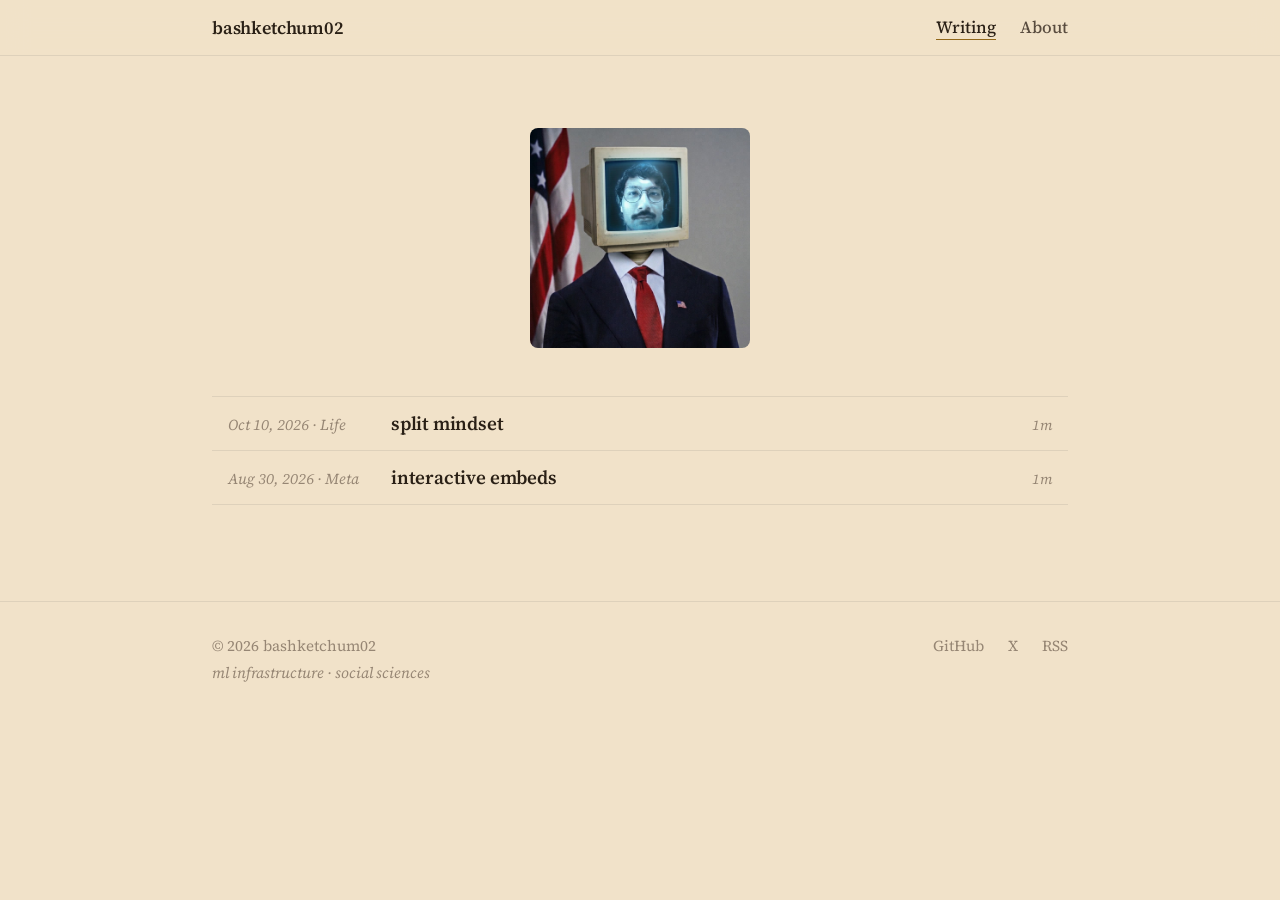
==== commit d20758c3: "fix: style" ====
--- a/index.html
+++ b/index.html
@@ -5,14 +5,14 @@
     <meta name="viewport" content="width=device-width, initial-scale=1.0">
     <title>bashketchum02</title>
     <meta name="description" content="bashketchum02 builds ML infrastructure and likes social sciences.">
-    <link rel="icon" type="image/svg+xml" href="images/intro.svg">
+    <link rel="icon" type="image/png" href="images/intro.png">
     <link rel="stylesheet" href="css/style.css">
     <link rel="stylesheet" href="css/post.css">
     <link rel="stylesheet" href="css/syntax.css">
 
     <link rel="preconnect" href="https://fonts.googleapis.com">
     <link rel="preconnect" href="https://fonts.gstatic.com" crossorigin>
-    <link href="https://fonts.googleapis.com/css2?family=IBM+Plex+Mono:wght@400;500;600&family=Inter:wght@400;500;600&family=Source+Serif+4:opsz,wght@8..60,400..700&display=swap" rel="stylesheet">
+    <link href="https://fonts.googleapis.com/css2?family=IBM+Plex+Mono:wght@400;500;600&family=Inter:wght@400;500;600&family=Source+Serif+4:ital,opsz,wght@0,8..60,400..700;1,8..60,400..700&display=swap" rel="stylesheet">
 </head>
 <body>
 
@@ -28,21 +28,16 @@
 
     <main class="main-content">
         <section class="home-hero">
-            <img src="images/intro.svg" alt="">
+            <img src="images/intro.png" alt="">
         </section>
 
         <section class="posts-section">
             <div class="post-list">
                 
-            <a href="posts/ane-coexecution.html" class="post-row">
-                <span class="post-row-meta"><time>Oct 17, 2026</time> &middot; Systems</span>
-                <span class="post-row-title">sharing one memory bus on apple silicon</span>
-                <span class="post-row-read">22m</span>
-            </a>
-            <a href="posts/next_big_thing.html" class="post-row">
+            <a href="posts/split.html" class="post-row">
                 <span class="post-row-meta"><time>Oct 10, 2026</time> &middot; Life</span>
-                <span class="post-row-title">the next big thing</span>
-                <span class="post-row-read">2m</span>
+                <span class="post-row-title">split mindset</span>
+                <span class="post-row-read">1m</span>
             </a>
             <a href="posts/interactive-embeds.html" class="post-row">
                 <span class="post-row-meta"><time>Aug 30, 2026</time> &middot; Meta</span>
--- a/css/style.css
+++ b/css/style.css
@@ -1,21 +1,24 @@
-/* ===== Monospace editorial design system ===== */
+/* ===== Apple Books Editorial Design System ===== */
 :root {
-    --bg: #ffffff;
-    --surface: #f5f5f7;
-    --surface-2: #ebebee;
-    --surface-hover: #f0f0f2;
-    --fg: #1d1d1f;
-    --fg-sec: #424245;
-    --fg-mid: #6e6e73;
-    --fg-tertiary: #86868b;
-    --border: #e5e5ea;
-    --border-strong: #d2d2d7;
-    --accent: #f2500c;
-    --accent-soft: rgba(242, 80, 12, 0.09);
+    /* Apple Books Paper / Sepia Theme */
+    --bg: #f1e2c9;
+    --surface: #e8d9bd;
+    --surface-2: #dfcfb4;
+    --surface-hover: #e6d7bc;
+    --fg: #2a2016;
+    --fg-sec: #594c3f;
+    --fg-mid: #786857;
+    --fg-tertiary: #968674;
+    --border: #ded1bb;
+    --border-strong: #cdbfab;
+    --accent: #916719;
+    --accent-hover: #735010;
+    --accent-soft: rgba(145, 103, 25, 0.12);
+    --note-red: #8b1e19;
 
     --font-mono: 'IBM Plex Mono', ui-monospace, SFMono-Regular, Menlo, Monaco, Consolas, monospace;
     --font-sans: 'Inter', system-ui, -apple-system, BlinkMacSystemFont, 'Segoe UI', sans-serif;
-    --font-serif: 'Source Serif 4', Georgia, 'Times New Roman', serif;
+    --font-serif: "Iowan Old Style", "Athelas", "Charter", "Source Serif 4", "New York", Georgia, serif;
 
     --radius-xs: 4px;
     --radius-md: 8px;
@@ -36,8 +39,8 @@
 
     --leading-tight: 1.15;
     --leading-snug: 1.3;
-    --leading-base: 1.5;
-    --leading-relaxed: 1.7;
+    --leading-base: 1.52;
+    --leading-relaxed: 1.6;
 
     --space-xs: 0.25rem;
     --space-sm: 0.5rem;
@@ -57,18 +60,21 @@
 
 @media (prefers-color-scheme: dark) {
     :root {
-        --bg: #0c0c0e;
-        --surface: #161618;
-        --surface-2: #1c1c1f;
-        --surface-hover: #1d1d20;
-        --fg: #ffffff;
-        --fg-sec: #c7c7cc;
-        --fg-mid: #a1a1a6;
-        --fg-tertiary: #86868b;
-        --border: #2c2c2e;
-        --border-strong: #38383a;
-        --accent: #f25b1f;
-        --accent-soft: rgba(245, 116, 58, 0.15);
+        /* Apple Books Night Reading Mode */
+        --bg: #161513;
+        --surface: #201e1b;
+        --surface-2: #282522;
+        --surface-hover: #262320;
+        --fg: #e2dbce;
+        --fg-sec: #b0a698;
+        --fg-mid: #8f8577;
+        --fg-tertiary: #736a5e;
+        --border: #2e2b26;
+        --border-strong: #3d3933;
+        --accent: #d4a359;
+        --accent-hover: #e5b974;
+        --accent-soft: rgba(212, 163, 89, 0.15);
+        --note-red: #d9655c;
     }
 }
 
@@ -87,10 +93,9 @@
 
 body {
     min-height: 100vh;
-    font-family: var(--font-sans);
+    font-family: var(--font-serif);
     font-size: var(--text-base);
-    line-height: var(--leading-relaxed);
-    letter-spacing: -0.011em;
+    line-height: var(--leading-base);
     color: var(--fg);
     background: var(--bg);
 }
@@ -108,7 +113,13 @@
 
 ::selection {
     color: var(--fg);
-    background: var(--accent-soft);
+    background: rgba(81, 71, 58, 0.22);
+}
+
+@media (prefers-color-scheme: dark) {
+    ::selection {
+        background: rgba(212, 163, 89, 0.28);
+    }
 }
 
 .mono {
@@ -142,10 +153,10 @@
     display: inline-flex;
     align-items: center;
     gap: var(--space-sm);
-    font-family: var(--font-mono);
-    font-size: var(--text-base);
+    font-family: var(--font-serif);
+    font-size: 1.125rem;
     font-weight: 600;
-    letter-spacing: var(--tracking-xs);
+    letter-spacing: -0.01em;
     transition: color var(--transition-fast);
 }
 
@@ -160,10 +171,10 @@
 }
 
 .nav-link {
-    font-family: var(--font-mono);
-    font-size: var(--text-sm);
+    font-family: var(--font-serif);
+    font-size: 1.0625rem;
     font-weight: 500;
-    letter-spacing: var(--tracking-xs);
+    letter-spacing: 0;
     color: var(--fg-sec);
     transition: color var(--transition-fast);
 }
@@ -218,7 +229,7 @@
     grid-template-columns: subgrid;
     gap: var(--space-xl);
     align-items: baseline;
-    padding: var(--space-sm) var(--space-md);
+    padding: 0.85rem var(--space-md);
     border-bottom: 1px solid var(--border);
     transition: background var(--transition-fast);
 }
@@ -227,28 +238,34 @@
     background: var(--surface-hover);
 }
 
+.post-row:hover .post-row-title {
+    color: var(--accent);
+}
+
 .post-row-meta {
-    font-family: var(--font-mono);
-    font-size: var(--text-sm);
-    font-weight: 400;
-    letter-spacing: var(--tracking-xs);
+    font-family: var(--font-serif);
+    font-size: 0.95rem;
+    font-style: italic;
+    letter-spacing: 0;
     color: var(--fg-tertiary);
     white-space: nowrap;
 }
 
 .post-row-title {
     font-family: var(--font-serif);
-    font-size: 1.0625rem;
+    font-size: 1.1875rem;
     font-weight: 600;
     letter-spacing: -0.01em;
-    line-height: 1.3;
+    line-height: 1.35;
     color: var(--fg);
+    transition: color var(--transition-fast);
 }
 
 .post-row-read {
-    font-family: var(--font-mono);
-    font-size: var(--text-sm);
-    letter-spacing: var(--tracking-xs);
+    font-family: var(--font-serif);
+    font-size: 0.9rem;
+    font-style: italic;
+    letter-spacing: 0;
     color: var(--fg-tertiary);
     white-space: nowrap;
     text-align: right;
@@ -256,8 +273,10 @@
 
 .directory-empty {
     padding: var(--space-2xl) var(--space-md);
+    font-family: var(--font-serif);
+    font-style: italic;
     color: var(--fg-tertiary);
-    font-size: var(--text-sm);
+    font-size: 1rem;
 }
 
 /* ===== Shared Pages ===== */
@@ -287,29 +306,30 @@
 .page-description,
 .about-lead {
     color: var(--fg-sec);
-    font-family: var(--font-sans);
-    font-size: var(--text-md);
-    line-height: var(--leading-base);
-    letter-spacing: var(--tracking-md);
+    font-family: var(--font-serif);
+    font-size: 1.2rem;
+    line-height: 1.48;
+    letter-spacing: -0.01em;
+    font-style: italic;
 }
 
 .about-eyebrow {
-    font-family: var(--font-mono);
-    font-size: var(--text-xs);
-    font-weight: 500;
-    letter-spacing: var(--tracking-xs);
+    font-family: var(--font-serif);
+    font-size: 0.85rem;
+    font-weight: 600;
+    letter-spacing: 0.08em;
     text-transform: uppercase;
     color: var(--accent);
     margin-bottom: var(--space-md);
 }
 
 .about-content p {
-    font-family: var(--font-sans);
-    font-size: 1.0625rem;
-    line-height: 1.7;
-    letter-spacing: -0.011em;
+    font-family: var(--font-serif);
+    font-size: 1.15625rem;
+    line-height: 1.52;
+    letter-spacing: 0;
     color: var(--fg-sec);
-    margin-bottom: var(--space-lg);
+    margin-bottom: 1.25rem;
 }
 
 .about-content a {
@@ -347,17 +367,18 @@
 }
 
 .link-name {
-    font-family: var(--font-mono);
-    font-size: var(--text-base);
+    font-family: var(--font-serif);
+    font-size: 1.125rem;
     font-weight: 600;
     color: var(--fg);
 }
 
 .link-desc {
-    font-family: var(--font-mono);
-    font-size: var(--text-sm);
+    font-family: var(--font-serif);
+    font-size: 0.95rem;
+    font-style: italic;
     color: var(--fg-tertiary);
-    letter-spacing: var(--tracking-xs);
+    letter-spacing: 0;
 }
 
 /* ===== Footer ===== */
@@ -378,14 +399,15 @@
 .footer-copyright,
 .footer-note,
 .footer-link {
-    font-family: var(--font-mono);
-    font-size: var(--text-sm);
+    font-family: var(--font-serif);
+    font-size: 0.95rem;
     color: var(--fg-tertiary);
-    letter-spacing: var(--tracking-xs);
+    letter-spacing: 0;
 }
 
 .footer-note {
     margin-top: var(--space-xs);
+    font-style: italic;
 }
 
 .footer-links {
--- a/css/post.css
+++ b/css/post.css
@@ -10,28 +10,31 @@
 .post-meta .post-date,
 .post-meta .post-category,
 .post-meta .post-read {
-    font-family: var(--font-mono);
-    font-size: var(--text-sm);
-    letter-spacing: var(--tracking-xs);
+    font-family: var(--font-serif);
+    font-size: 0.95rem;
+    letter-spacing: 0;
 }
 
 .post-meta .post-date {
     color: var(--fg-tertiary);
+    font-style: italic;
 }
 
 .post-meta .post-category {
     color: var(--accent);
+    font-weight: 500;
     text-transform: capitalize;
 }
 
 .post-meta .post-read {
     color: var(--fg-mid);
+    font-style: italic;
 }
 
 .post-header {
     max-width: var(--content-width);
-    margin: 0 auto var(--space-2xl);
-    padding-bottom: var(--space-2xl);
+    margin: 0 auto var(--space-xl);
+    padding-bottom: var(--space-xl);
     border-bottom: 1px solid var(--border);
 }
 
@@ -44,17 +47,18 @@
     font-size: var(--text-lg);
     font-weight: 600;
     letter-spacing: -0.02em;
-    line-height: 1.2;
-    margin-bottom: var(--space-lg);
+    line-height: 1.18;
+    margin-bottom: var(--space-md);
 }
 
 .post-header .post-excerpt {
     color: var(--fg-sec);
-    font-family: var(--font-sans);
-    font-size: 1.125rem;
+    font-family: var(--font-serif);
+    font-size: 1.2rem;
+    font-style: italic;
     font-weight: 400;
-    line-height: 1.6;
-    letter-spacing: -0.011em;
+    line-height: 1.5;
+    letter-spacing: 0;
 }
 
 .post-layout {
@@ -79,29 +83,30 @@
 .post-content h4 {
     font-family: var(--font-serif);
     font-weight: 600;
-    letter-spacing: -0.01em;
+    letter-spacing: -0.015em;
     line-height: 1.25;
+    color: var(--fg);
 }
 
 .post-content h1 {
-    font-size: var(--text-md);
-    margin: var(--space-2xl) 0 var(--space-md);
+    font-size: 1.875rem;
+    margin: 2.5rem 0 1rem;
 }
 
 .post-content h2 {
-    font-size: var(--text-md);
-    margin: var(--space-2xl) 0 var(--space-md);
+    font-size: 1.5625rem;
+    margin: 2.25rem 0 0.75rem;
 }
 
 .post-content h3 {
-    font-size: var(--text-base);
-    margin: var(--space-xl) 0 var(--space-sm);
+    font-size: 1.28125rem;
+    margin: 1.75rem 0 0.5rem;
 }
 
 .post-content h4 {
-    font-size: var(--text-base);
-    font-weight: 600;
-    margin: var(--space-lg) 0 var(--space-sm);
+    font-size: 1.125rem;
+    font-weight: 600;
+    margin: 1.5rem 0 0.4rem;
 }
 
 .post-content h2[id],
@@ -111,24 +116,30 @@
 }
 
 .post-content p {
-    margin-bottom: var(--space-lg);
+    margin-bottom: 1.25rem;
     color: var(--fg);
-    font-family: var(--font-sans);
-    font-size: 1.0625rem;
-    line-height: 1.7;
-    letter-spacing: -0.011em;
+    font-family: var(--font-serif);
+    font-size: 1.15625rem;
+    line-height: 1.52;
+    letter-spacing: 0;
     text-wrap: pretty;
+    font-feature-settings: "kern" 1, "liga" 1, "calt" 1;
+    -webkit-font-smoothing: antialiased;
+    -moz-osx-font-smoothing: grayscale;
 }
 
 .post-content a {
     color: var(--accent);
     text-decoration: underline;
     text-decoration-thickness: 1px;
-    text-underline-offset: 0.18em;
+    text-underline-offset: 0.22em;
+    text-decoration-color: color-mix(in srgb, var(--accent) 45%, transparent);
+    transition: text-decoration-color var(--transition-fast), color var(--transition-fast);
 }
 
 .post-content a:hover {
-    text-decoration-color: transparent;
+    color: var(--accent-hover);
+    text-decoration-color: var(--accent-hover);
 }
 
 .post-content strong {
@@ -139,17 +150,45 @@
     font-style: italic;
 }
 
+.post-content sup,
+.post-content .footnote-ref {
+    color: var(--note-red);
+    font-family: var(--font-serif);
+    font-weight: 600;
+    font-size: 0.8em;
+    line-height: 0;
+    vertical-align: baseline;
+    position: relative;
+    top: -0.45em;
+}
+
+.post-content mark,
+.post-content .highlight-text {
+    background: rgba(81, 71, 58, 0.16);
+    color: inherit;
+    padding: 0.1em 0.25em;
+    border-radius: 2px;
+}
+
+@media (prefers-color-scheme: dark) {
+    .post-content mark,
+    .post-content .highlight-text {
+        background: rgba(212, 163, 89, 0.22);
+    }
+}
+
 .post-content ul,
 .post-content ol {
-    margin: 0 0 var(--space-lg);
-    padding-left: var(--space-xl);
+    margin: 0 0 1.25rem;
+    padding-left: 1.5rem;
 }
 
 .post-content li {
-    margin-bottom: var(--space-sm);
-    font-size: 1.0625rem;
-    line-height: 1.7;
-    letter-spacing: -0.011em;
+    margin-bottom: 0.35em;
+    font-family: var(--font-serif);
+    font-size: 1.15625rem;
+    line-height: 1.52;
+    letter-spacing: 0;
 }
 
 .post-content li::marker {
@@ -157,15 +196,15 @@
 }
 
 .post-content blockquote {
-    margin: var(--space-2xl) 0;
-    padding: var(--space-sm) 0 var(--space-sm) var(--space-xl);
+    margin: 1.75rem 0;
+    padding: 0.25rem 0 0.25rem 1.25rem;
     border-left: 2px solid var(--accent);
-    font-family: var(--font-sans);
-    font-style: normal;
+    font-family: var(--font-serif);
+    font-style: italic;
     font-weight: 400;
-    font-size: 1.0625rem;
-    line-height: 1.7;
-    letter-spacing: -0.011em;
+    font-size: 1.15625rem;
+    line-height: 1.52;
+    letter-spacing: 0;
     color: var(--fg-sec);
 }
 
@@ -197,15 +236,15 @@
     padding: var(--space-lg) var(--space-xl);
     border: 1px solid var(--border-strong);
     border-radius: var(--radius-md);
-    background: #161618;
-    color: #edecec;
+    background: #1c1916;
+    color: #ede7dc;
     overflow-x: auto;
 }
 
 @media (prefers-color-scheme: light) {
     .post-content pre {
-        background: #161618;
-        color: #edecec;
+        background: #1c1916;
+        color: #ede7dc;
     }
 }
 
@@ -226,7 +265,7 @@
     border: 1px solid var(--border-strong);
     border-bottom: 0;
     border-radius: var(--radius-md) var(--radius-md) 0 0;
-    background: #161618;
+    background: #231f1b;
     margin-top: var(--space-xl);
 }
 
@@ -240,18 +279,18 @@
     font-family: var(--font-mono);
     font-size: var(--text-xs);
     letter-spacing: var(--tracking-xs);
-    color: #edecec80;
+    color: #ede7dc99;
 }
 
 .code-copy {
     border: 0;
     background: transparent;
     cursor: pointer;
-    color: #edecec80;
+    color: #ede7dc99;
 }
 
 .code-copy:hover {
-    color: #edecec;
+    color: #ede7dc;
 }
 
 .post-content figure,
@@ -312,11 +351,12 @@
 
 .post-content figcaption {
     margin-top: var(--space-sm);
-    color: var(--fg-mid);
-    font-family: var(--font-sans);
-    font-size: 0.875rem;
+    color: var(--fg-sec);
+    font-family: var(--font-serif);
+    font-style: italic;
+    font-size: 0.95rem;
     line-height: 1.5;
-    letter-spacing: -0.005em;
+    letter-spacing: 0.005em;
     text-align: center;
 }
 
@@ -384,10 +424,10 @@
     border-bottom: 1px solid var(--border-strong);
     background: var(--surface);
     color: var(--fg-sec);
-    font-family: var(--font-mono);
-    font-size: var(--text-xs);
-    font-weight: 450;
-    letter-spacing: var(--tracking-xs);
+    font-family: var(--font-serif);
+    font-size: 0.85rem;
+    font-weight: 600;
+    letter-spacing: 0.04em;
     text-transform: uppercase;
     text-align: left;
 }
@@ -459,9 +499,10 @@
 }
 
 .post-next .next-label {
-    font-family: var(--font-mono);
-    font-size: var(--text-xs);
-    letter-spacing: var(--tracking-xs);
+    font-family: var(--font-serif);
+    font-size: 0.85rem;
+    font-weight: 600;
+    letter-spacing: 0.06em;
     text-transform: uppercase;
     color: var(--fg-tertiary);
 }
@@ -489,10 +530,10 @@
 
 .toc-title {
     color: var(--fg-tertiary);
-    font-family: var(--font-mono);
-    font-size: var(--text-xs);
-    font-weight: 450;
-    letter-spacing: var(--tracking-xs);
+    font-family: var(--font-serif);
+    font-size: 0.85rem;
+    font-weight: 600;
+    letter-spacing: 0.06em;
     text-transform: uppercase;
     margin-bottom: var(--space-md);
 }
@@ -511,8 +552,9 @@
 }
 
 .toc-list a {
+    font-family: var(--font-serif);
     color: var(--fg-sec);
-    font-size: var(--text-sm);
+    font-size: 0.95rem;
 }
 
 .toc-list a:hover,
@@ -528,12 +570,26 @@
 
 @media (max-width: 700px) {
     .post-header .post-title {
-        font-size: var(--text-md);
+        font-size: 1.75rem;
+        line-height: 1.22;
+    }
+
+    .post-content h1 {
+        font-size: 1.5rem;
+    }
+
+    .post-content h2 {
+        font-size: 1.35rem;
+    }
+
+    .post-content h3 {
+        font-size: 1.2rem;
     }
 
     .post-content p,
     .post-content li {
-        font-size: var(--text-base);
+        font-size: 1.0625rem;
+        line-height: 1.5;
     }
 
     .post-content pre {
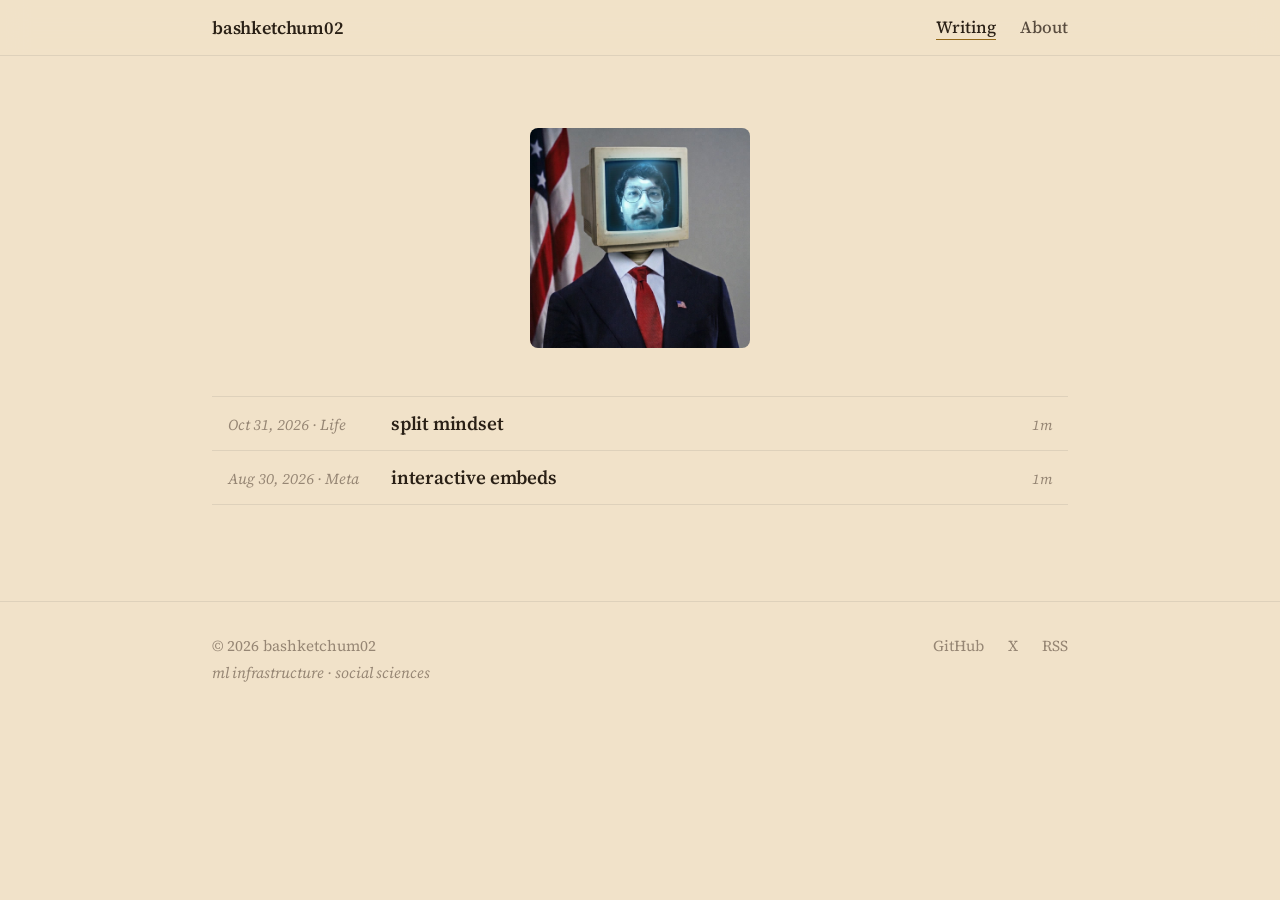
==== commit aeafbf33: "fix: grammer" ====
--- a/index.html
+++ b/index.html
@@ -35,7 +35,7 @@
             <div class="post-list">
                 
             <a href="posts/split.html" class="post-row">
-                <span class="post-row-meta"><time>Oct 10, 2026</time> &middot; Life</span>
+                <span class="post-row-meta"><time>Oct 31, 2026</time> &middot; Life</span>
                 <span class="post-row-title">split mindset</span>
                 <span class="post-row-read">1m</span>
             </a>
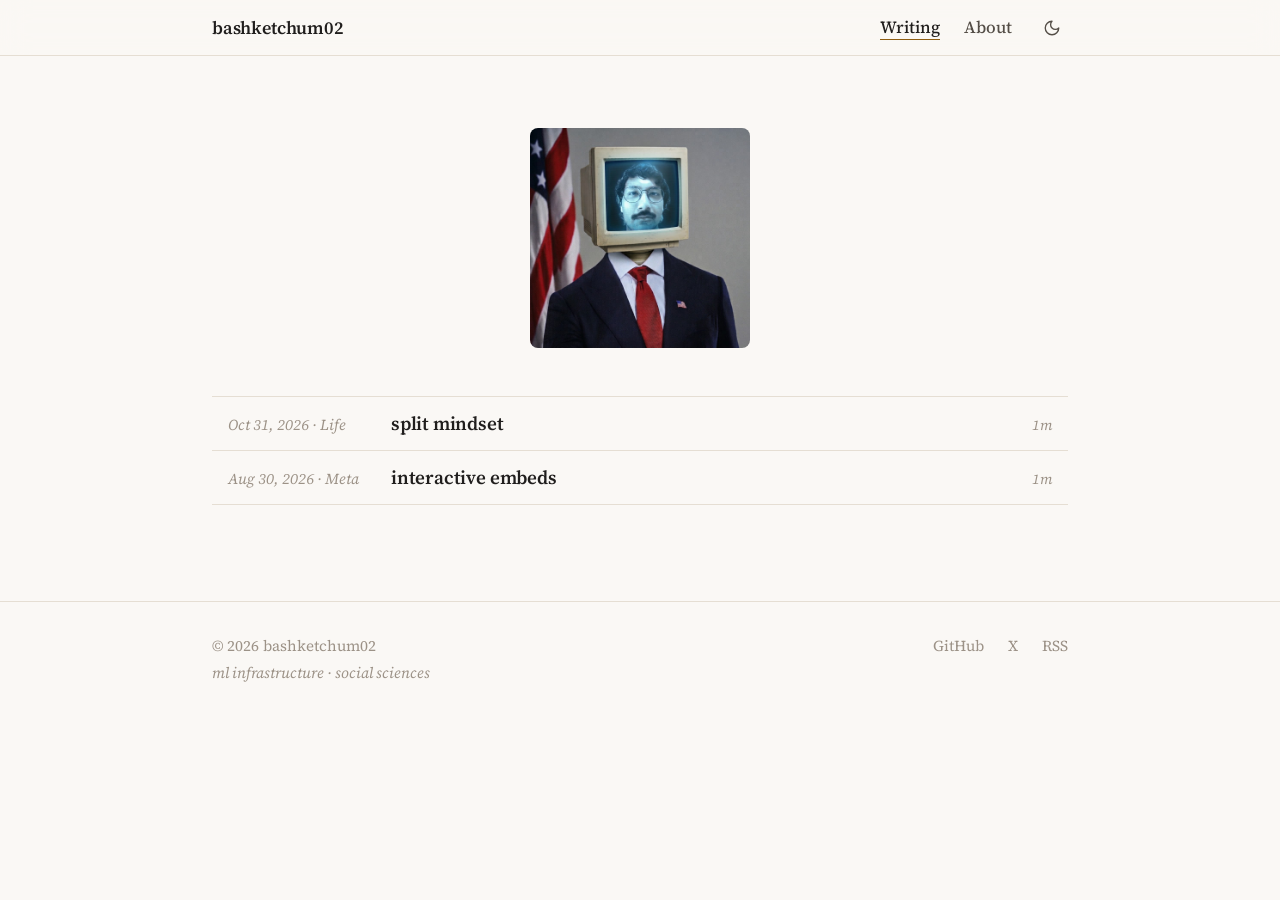
==== commit 1540f5f3: "fix: colors" ====
--- a/index.html
+++ b/index.html
@@ -5,6 +5,7 @@
     <meta name="viewport" content="width=device-width, initial-scale=1.0">
     <title>bashketchum02</title>
     <meta name="description" content="bashketchum02 builds ML infrastructure and likes social sciences.">
+    <script>(function(){try{var t=localStorage.getItem('theme');if(!t){var m=document.cookie.match(/(?:^|;\s*)theme=([^;]*)/);if(m)t=m[1];}if(t==='dark'){document.documentElement.setAttribute('data-theme','dark')}else{document.documentElement.setAttribute('data-theme','light')}}catch(e){document.documentElement.setAttribute('data-theme','light')}})();</script>
     <link rel="icon" type="image/png" href="images/intro.png">
     <link rel="stylesheet" href="css/style.css">
     <link rel="stylesheet" href="css/post.css">
@@ -22,6 +23,22 @@
             <div class="nav-links">
                 <a href="index.html" class="nav-link active">Writing</a>
                 <a href="about.html" class="nav-link">About</a>
+                <button class="theme-toggle" id="theme-toggle" type="button" aria-label="Toggle dark/light mode">
+                    <svg class="theme-icon-sun" width="18" height="18" viewBox="0 0 24 24" fill="none" stroke="currentColor" stroke-width="1.8" stroke-linecap="round" stroke-linejoin="round">
+                        <circle cx="12" cy="12" r="4"></circle>
+                        <path d="M12 2v2"></path>
+                        <path d="M12 20v2"></path>
+                        <path d="m4.93 4.93 1.41 1.41"></path>
+                        <path d="m17.66 17.66 1.41 1.41"></path>
+                        <path d="M2 12h2"></path>
+                        <path d="M20 12h2"></path>
+                        <path d="m6.34 17.66-1.41 1.41"></path>
+                        <path d="m19.07 4.93-1.41 1.41"></path>
+                    </svg>
+                    <svg class="theme-icon-moon" width="18" height="18" viewBox="0 0 24 24" fill="none" stroke="currentColor" stroke-width="1.8" stroke-linecap="round" stroke-linejoin="round">
+                        <path d="M12 3a6 6 0 0 0 9 9 9 9 0 1 1-9-9Z"></path>
+                    </svg>
+                </button>
             </div>
         </nav>
     </header>
--- a/css/style.css
+++ b/css/style.css
@@ -1,19 +1,19 @@
 /* ===== Apple Books Editorial Design System ===== */
 :root {
-    /* Apple Books Paper / Sepia Theme */
-    --bg: #f1e2c9;
-    --surface: #e8d9bd;
-    --surface-2: #dfcfb4;
-    --surface-hover: #e6d7bc;
-    --fg: #2a2016;
-    --fg-sec: #594c3f;
-    --fg-mid: #786857;
-    --fg-tertiary: #968674;
-    --border: #ded1bb;
-    --border-strong: #cdbfab;
-    --accent: #916719;
-    --accent-hover: #735010;
-    --accent-soft: rgba(145, 103, 25, 0.12);
+    /* Apple Books Paper / Light Theme */
+    --bg: #faf8f5;
+    --surface: #f2eee6;
+    --surface-2: #eae4d9;
+    --surface-hover: #ece5da;
+    --fg: #201e1d;
+    --fg-sec: #544e47;
+    --fg-mid: #786f66;
+    --fg-tertiary: #9c9287;
+    --border: #e5ded3;
+    --border-strong: #d2c7b7;
+    --accent: #8e5d12;
+    --accent-hover: #70490c;
+    --accent-soft: rgba(142, 93, 18, 0.10);
     --note-red: #8b1e19;
 
     --font-mono: 'IBM Plex Mono', ui-monospace, SFMono-Regular, Menlo, Monaco, Consolas, monospace;
@@ -58,24 +58,39 @@
     --transition-base: 250ms ease;
 }
 
-@media (prefers-color-scheme: dark) {
-    :root {
-        /* Apple Books Night Reading Mode */
-        --bg: #161513;
-        --surface: #201e1b;
-        --surface-2: #282522;
-        --surface-hover: #262320;
-        --fg: #e2dbce;
-        --fg-sec: #b0a698;
-        --fg-mid: #8f8577;
-        --fg-tertiary: #736a5e;
-        --border: #2e2b26;
-        --border-strong: #3d3933;
-        --accent: #d4a359;
-        --accent-hover: #e5b974;
-        --accent-soft: rgba(212, 163, 89, 0.15);
-        --note-red: #d9655c;
-    }
+[data-theme="light"] {
+    --bg: #faf8f5;
+    --surface: #f2eee6;
+    --surface-2: #eae4d9;
+    --surface-hover: #ece5da;
+    --fg: #201e1d;
+    --fg-sec: #544e47;
+    --fg-mid: #786f66;
+    --fg-tertiary: #9c9287;
+    --border: #e5ded3;
+    --border-strong: #d2c7b7;
+    --accent: #8e5d12;
+    --accent-hover: #70490c;
+    --accent-soft: rgba(142, 93, 18, 0.10);
+    --note-red: #8b1e19;
+}
+
+/* Apple Books Night Reading Mode (Activated only when user toggles dark mode) */
+[data-theme="dark"] {
+    --bg: #161513;
+    --surface: #201e1b;
+    --surface-2: #282522;
+    --surface-hover: #262320;
+    --fg: #e2dbce;
+    --fg-sec: #b0a698;
+    --fg-mid: #8f8577;
+    --fg-tertiary: #736a5e;
+    --border: #2e2b26;
+    --border-strong: #3d3933;
+    --accent: #d4a359;
+    --accent-hover: #e5b974;
+    --accent-soft: rgba(212, 163, 89, 0.15);
+    --note-red: #d9655c;
 }
 
 *, *::before, *::after {
@@ -113,13 +128,11 @@
 
 ::selection {
     color: var(--fg);
-    background: rgba(81, 71, 58, 0.22);
-}
-
-@media (prefers-color-scheme: dark) {
-    ::selection {
-        background: rgba(212, 163, 89, 0.28);
-    }
+    background: rgba(142, 93, 18, 0.18);
+}
+
+[data-theme="dark"] ::selection {
+    background: rgba(212, 163, 89, 0.28);
 }
 
 .mono {
@@ -191,6 +204,50 @@
     text-decoration-thickness: 1px;
 }
 
+/* Theme Toggle Button */
+.theme-toggle {
+    display: inline-flex;
+    align-items: center;
+    justify-content: center;
+    width: 32px;
+    height: 32px;
+    padding: 0;
+    border: 0;
+    border-radius: var(--radius-xs);
+    background: transparent;
+    color: var(--fg-sec);
+    cursor: pointer;
+    transition: color var(--transition-fast), background var(--transition-fast);
+}
+
+.theme-toggle:hover {
+    color: var(--fg);
+    background: var(--surface-hover);
+}
+
+.theme-toggle svg {
+    width: 18px;
+    height: 18px;
+}
+
+/* Default / Light mode: show moon (to switch to dark), hide sun */
+.theme-toggle .theme-icon-sun {
+    display: none !important;
+}
+
+.theme-toggle .theme-icon-moon {
+    display: block;
+}
+
+/* Dark mode: show sun (to switch to light), hide moon */
+[data-theme="dark"] .theme-toggle .theme-icon-sun {
+    display: block !important;
+}
+
+[data-theme="dark"] .theme-toggle .theme-icon-moon {
+    display: none !important;
+}
+
 /* ===== Main Content ===== */
 .main-content {
     max-width: var(--max-width);
--- a/css/post.css
+++ b/css/post.css
@@ -164,17 +164,15 @@
 
 .post-content mark,
 .post-content .highlight-text {
-    background: rgba(81, 71, 58, 0.16);
+    background: rgba(142, 93, 18, 0.14);
     color: inherit;
     padding: 0.1em 0.25em;
     border-radius: 2px;
 }
 
-@media (prefers-color-scheme: dark) {
-    .post-content mark,
-    .post-content .highlight-text {
-        background: rgba(212, 163, 89, 0.22);
-    }
+[data-theme="dark"] .post-content mark,
+[data-theme="dark"] .post-content .highlight-text {
+    background: rgba(212, 163, 89, 0.22);
 }
 
 .post-content ul,
